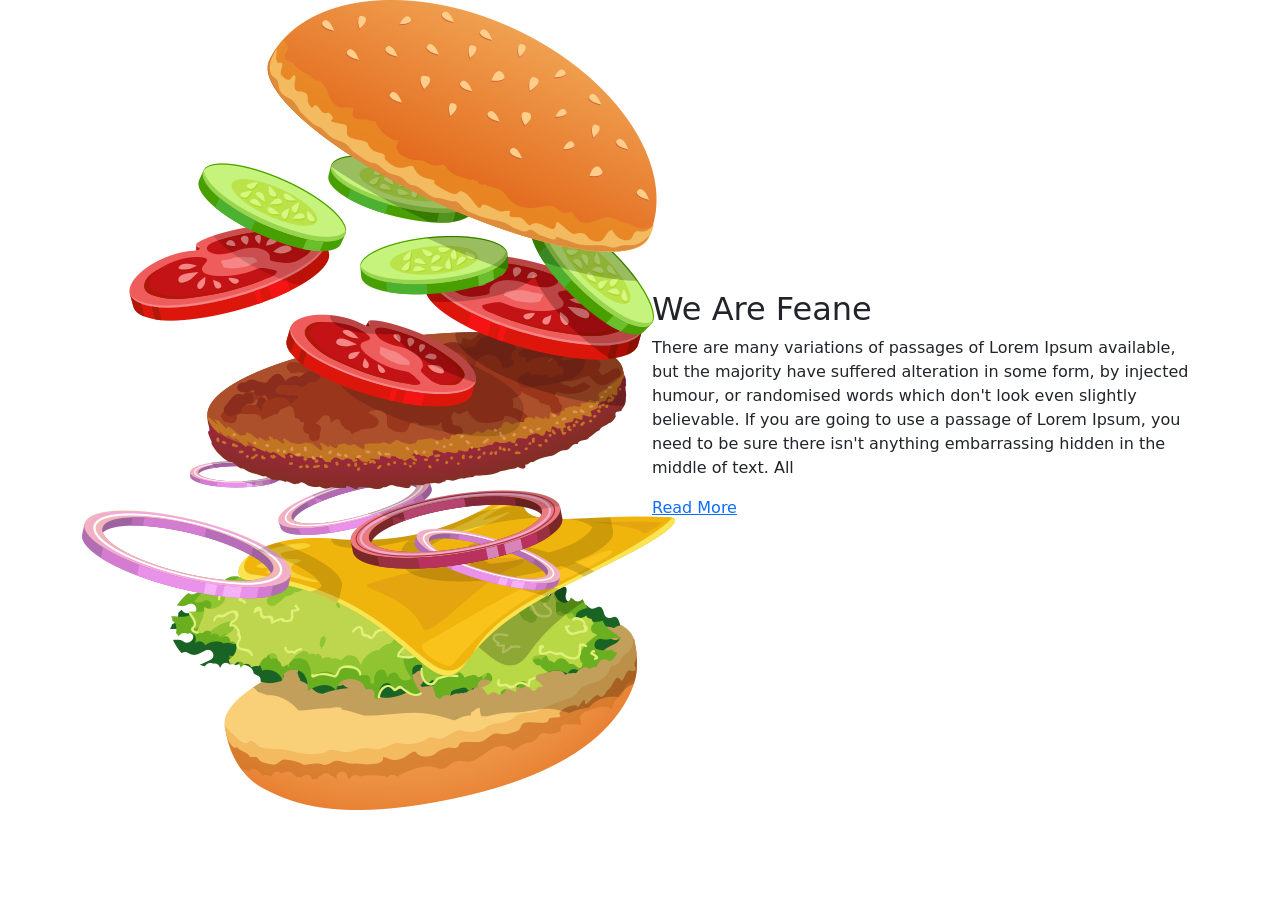
==== pages/about.html @ b7194dfb "about page" ====
<!DOCTYPE html>
<html lang="en">

<head>
    <meta charset="UTF-8">
    <meta name="viewport" content="width=device-width, initial-scale=1.0">
    <title>About</title>

    <!-- custom css -->
    <link rel="stylesheet" href="../styles/style.css">

    <!-- css BootStrap -->
    <link href="https://cdn.jsdelivr.net/npm/bootstrap@5.3.8/dist/css/bootstrap.min.css" rel="stylesheet"
        integrity="sha384-sRIl4kxILFvY47J16cr9ZwB07vP4J8+LH7qKQnuqkuIAvNWLzeN8tE5YBujZqJLB" crossorigin="anonymous">

    <!-- BootStrap Icon -->
    <link rel="stylesheet" href="https://cdn.jsdelivr.net/npm/bootstrap-icons@1.13.1/font/bootstrap-icons.min.css">
</head>

<body>


    <!-- <section class="d-flex justify-content-center align-items-center p-5 m-5">
        <div class="main d-flex justify-content-center align-items-center">
                <img src="../image/about-img.png" alt="" class="w-50">


            <div class="right bg-success d-flex justify-content-center align-items-center">

                <div class="p-5 m-5">
                    <h3>
                        We Are Feane
                    </h3>
                    <p>There are many variations of passages of Lorem Ipsum available, but the majority have suffered
                        alteration in some form, by injected humour, or randomised words which don't look even slightly
                        believable. If you are going to use a passage of Lorem Ipsum, you need to be sure there isn't
                        anything embarrassing hidden in the middle of text. All</p>
                </div>
            </div>
        </div>
    </section> -->


    <section class="about_section layout_padding">
        <div class="container  ">

            <div class="row d-flex justify-content-center align-items-center">
                <div class="col-md-6">
                    <div class="img-box">
                        <img src="../image/about-img.png" alt="" class="">
                    </div>
                </div>
                <div class="col-md-6">
                    <div class="detail-box">
                        <div class="heading_container">
                            <h2 class="">
                                We Are Feane
                            </h2>
                        </div>
                        <p class="">
                            There are many variations of passages of Lorem Ipsum available, but the majority have
                            suffered alteration
                            in some form, by injected humour, or randomised words which don't look even slightly
                            believable. If you
                            are going to use a passage of Lorem Ipsum, you need to be sure there isn't anything
                            embarrassing hidden in
                            the middle of text. All
                        </p>
                        <a href="" class="">
                            Read More
                        </a>
                    </div>
                </div>
            </div>
        </div>
    </section>

    <!-- BootStrap Script -->
    <script src="https://cdn.jsdelivr.net/npm/bootstrap@5.3.8/dist/js/bootstrap.bundle.min.js"
        integrity="sha384-FKyoEForCGlyvwx9Hj09JcYn3nv7wiPVlz7YYwJrWVcXK/BmnVDxM+D2scQbITxI"
        crossorigin="anonymous"></script>
</body>

</html>
---- styles/style.css ----
* {
  margin: 0;
  padding: 0;
  box-sizing: border-box;
}

html,
body {
  width: 100%;
  height: 100%;
}

.main{
  height: 100vh;
  background-image: url(../image/hero-bg.jpg);
  object-fit: cover;
  color: white;
}

.hero{
  width: 50vh;
}
.links ul{
  list-style: none;
}

section{
  height: 50vh;
}

.offer-section{
  height: 35%;
  width: 100%;
  background-color: white;
}

.offer-section .cards{
  background-color: #121212;
  color: aliceblue;
  height: 415px;
  width: 555px;
}

.offer-section .cards img {
  object-fit: cover;
  border-radius: 50%;
  border-color: yellow;
  height: 165px;
  width: 165px;

}
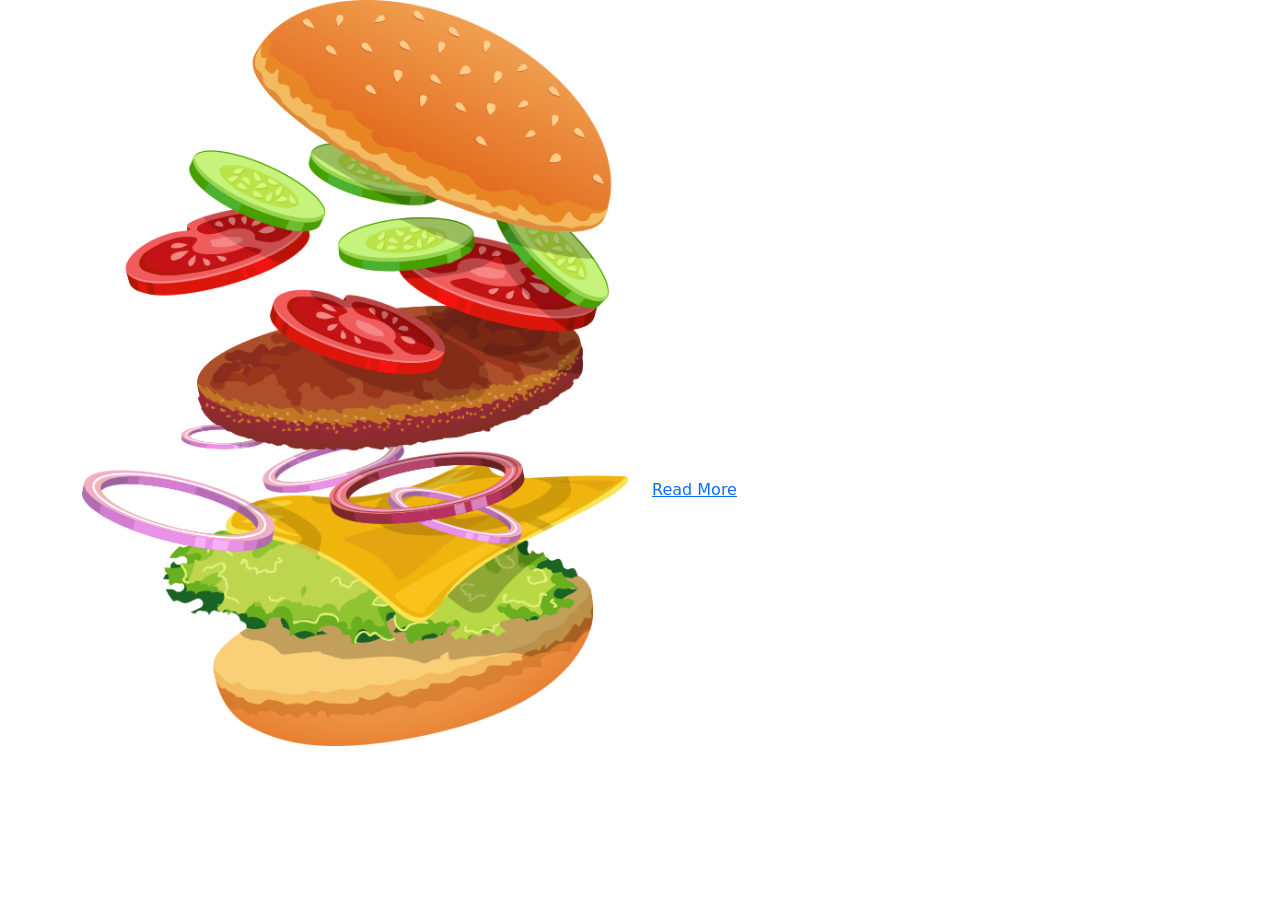
==== commit 3b4a84c8: "add about page and about section" ====
--- a/pages/about.html
+++ b/pages/about.html
@@ -2,83 +2,42 @@
 <html lang="en">
 
 <head>
-    <meta charset="UTF-8">
-    <meta name="viewport" content="width=device-width, initial-scale=1.0">
-    <title>About</title>
-
-    <!-- custom css -->
-    <link rel="stylesheet" href="../styles/style.css">
-
-    <!-- css BootStrap -->
-    <link href="https://cdn.jsdelivr.net/npm/bootstrap@5.3.8/dist/css/bootstrap.min.css" rel="stylesheet"
-        integrity="sha384-sRIl4kxILFvY47J16cr9ZwB07vP4J8+LH7qKQnuqkuIAvNWLzeN8tE5YBujZqJLB" crossorigin="anonymous">
-
-    <!-- BootStrap Icon -->
-    <link rel="stylesheet" href="https://cdn.jsdelivr.net/npm/bootstrap-icons@1.13.1/font/bootstrap-icons.min.css">
+  <meta charset="UTF-8">
+  <meta name="viewport" content="width=device-width, initial-scale=1.0">
+  <title>Feane Restaurant</title>
+  <link
+    href="https://fonts.googleapis.com/css2?family=Dancing+Script:wght@700&family=Open+Sans:wght@400;600&display=swap"
+    rel="stylesheet">
+  <link href="https://cdn.jsdelivr.net/npm/bootstrap@5.3.0/dist/css/bootstrap.min.css" rel="stylesheet">
+  <link rel="stylesheet" href="../styles/style.css">
 </head>
 
 <body>
 
+  <section class="about-section">
+    <div class="container">
+      <div class="row align-items-center">
+        <div class="col-md-6">
+          <div class="about-img-box">
+            <img src="../image/about-img.png" alt="Burger" class="img-fluid">
+          </div>
+        </div>
+        <div class="col-md-6 text-white">
+          <div class="about-detail">
+            <h2 class="display-4">We Are Feane</h2>
+            <p>
+              There are many variations of passages of Lorem Ipsum available, but the majority have suffered alteration
+              in some form, by injected humour, or randomised words which don't look even slightly believable. If you
+              are going to use a passage of Lorem Ipsum, you need to be sure there isn't anything embarrassing hidden in
+              the middle of text. All
+            </p>
+            <a href="#" class="btn-read-more">Read More</a>
+          </div>
+        </div>
+      </div>
+    </div>
+  </section>
 
-    <!-- <section class="d-flex justify-content-center align-items-center p-5 m-5">
-        <div class="main d-flex justify-content-center align-items-center">
-                <img src="../image/about-img.png" alt="" class="w-50">
-
-
-            <div class="right bg-success d-flex justify-content-center align-items-center">
-
-                <div class="p-5 m-5">
-                    <h3>
-                        We Are Feane
-                    </h3>
-                    <p>There are many variations of passages of Lorem Ipsum available, but the majority have suffered
-                        alteration in some form, by injected humour, or randomised words which don't look even slightly
-                        believable. If you are going to use a passage of Lorem Ipsum, you need to be sure there isn't
-                        anything embarrassing hidden in the middle of text. All</p>
-                </div>
-            </div>
-        </div>
-    </section> -->
-
-
-    <section class="about_section layout_padding">
-        <div class="container  ">
-
-            <div class="row d-flex justify-content-center align-items-center">
-                <div class="col-md-6">
-                    <div class="img-box">
-                        <img src="../image/about-img.png" alt="" class="">
-                    </div>
-                </div>
-                <div class="col-md-6">
-                    <div class="detail-box">
-                        <div class="heading_container">
-                            <h2 class="">
-                                We Are Feane
-                            </h2>
-                        </div>
-                        <p class="">
-                            There are many variations of passages of Lorem Ipsum available, but the majority have
-                            suffered alteration
-                            in some form, by injected humour, or randomised words which don't look even slightly
-                            believable. If you
-                            are going to use a passage of Lorem Ipsum, you need to be sure there isn't anything
-                            embarrassing hidden in
-                            the middle of text. All
-                        </p>
-                        <a href="" class="">
-                            Read More
-                        </a>
-                    </div>
-                </div>
-            </div>
-        </div>
-    </section>
-
-    <!-- BootStrap Script -->
-    <script src="https://cdn.jsdelivr.net/npm/bootstrap@5.3.8/dist/js/bootstrap.bundle.min.js"
-        integrity="sha384-FKyoEForCGlyvwx9Hj09JcYn3nv7wiPVlz7YYwJrWVcXK/BmnVDxM+D2scQbITxI"
-        crossorigin="anonymous"></script>
 </body>
 
 </html>
--- a/styles/style.css
+++ b/styles/style.css
@@ -10,7 +10,28 @@
   height: 100%;
 }
 
-.main{
+body {
+  margin: 0;
+  font-family:
+    system-ui,
+    -apple-system,
+    BlinkMacSystemFont,
+    "Segoe UI",
+    Roboto,
+    Oxygen,
+    Ubuntu,
+    Cantarell,
+    "Open Sans",
+    "Helvetica Neue",
+    sans-serif;
+  font-size: 1rem;
+  font-weight: 400;
+  line-height: 1.5;
+  color: #212529;
+  text-align: left;
+  background-color: #fff;
+}
+/* .main{
   height: 100vh;
   background-image: url(../image/hero-bg.jpg);
   object-fit: cover;
@@ -48,4 +69,20 @@
   height: 165px;
   width: 165px;
 
-}+} */
+
+.about_section {
+  background: #222831;
+  color: #ffffff;
+}
+
+.about_section .img-box img {
+  width: 100%;
+  max-width: 445px;
+  position: relative;
+  z-index: 2;
+}
+
+layout_padding {
+  padding: 90px 0;
+}
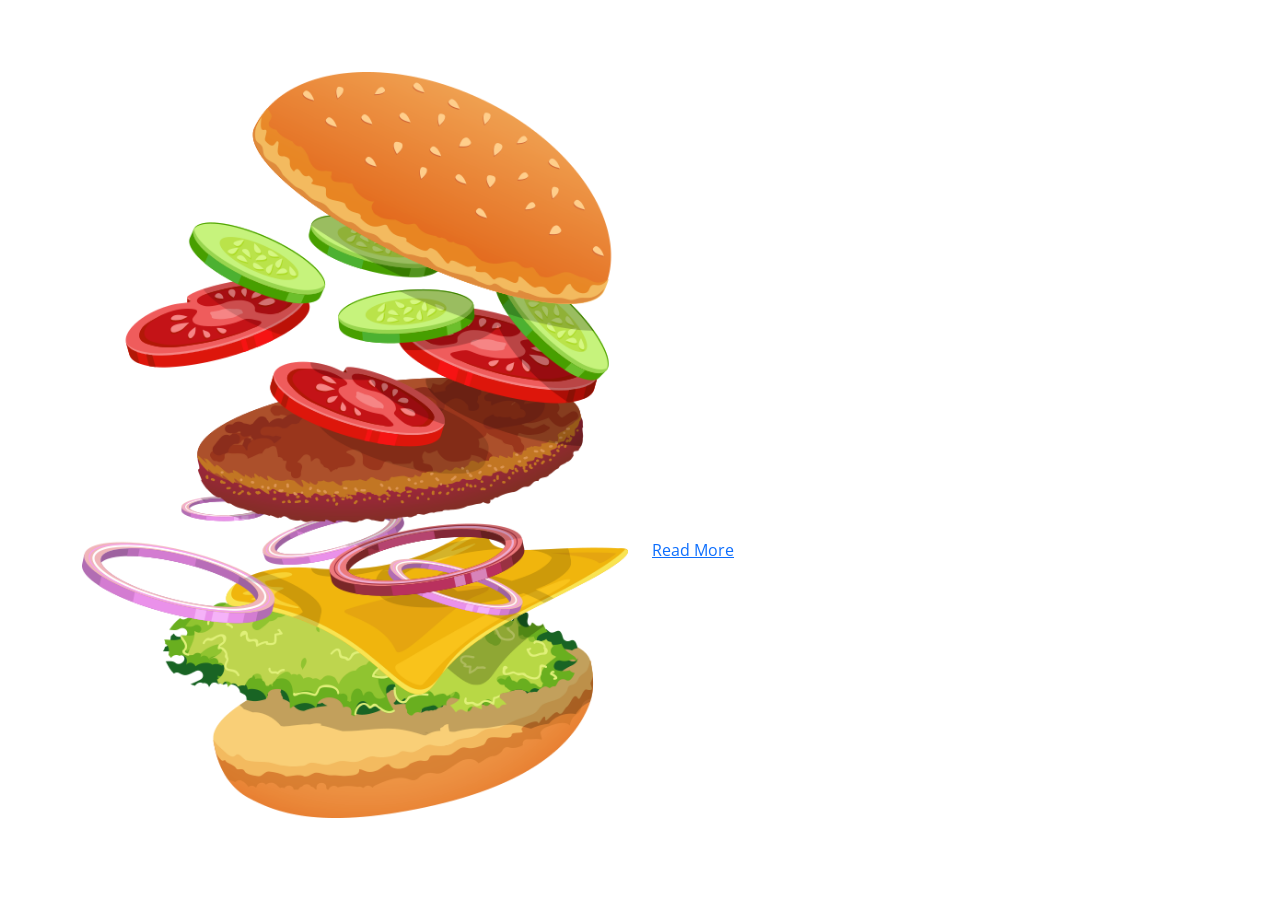
==== commit 472e73d5: "update about page ui" ====
--- a/pages/about.html
+++ b/pages/about.html
@@ -13,6 +13,41 @@
 </head>
 
 <body>
+
+  <nav class="navbar navbar-expand-lg navbar-dark navbar-section py-3">
+    <div class="container">
+      <a class="navbar-brand logo text-white" href="#">Feane</a>
+
+      <button class="navbar-toggler" type="button" data-bs-toggle="collapse" data-bs-target="#navbarContent">
+        <span class="navbar-toggler-icon"></span>
+      </button>
+
+      <div class="collapse navbar-collapse justify-content-center" id="navbarContent">
+        <ul class="navbar-nav gap-lg-4 text-center">
+          <li class="nav-item">
+            <a class="nav-link text-white" href="#">HOME</a>
+          </li>
+          <li class="nav-item">
+            <a class="nav-link active text-white" href="#">MENU</a>
+          </li>
+          <li class="nav-item">
+            <a class="nav-link text-white" href="#">ABOUT</a>
+          </li>
+          <li class="nav-item">
+            <a class="nav-link text-white" href="#">BOOK TABLE</a>
+          </li>
+        </ul>
+      </div>
+
+      <div class="d-flex align-items-center gap-3">
+        <i class="bi bi-person-fill text-white"></i>
+        <i class="bi bi-cart-fill text-white"></i>
+        <i class="bi bi-search text-white"></i>
+
+        <button class="btn text-white order-btn">Order Online</button>
+      </div>
+    </div>
+  </nav>
 
   <section class="about-section">
     <div class="container">
--- a/styles/style.css
+++ b/styles/style.css
@@ -1,88 +1,55 @@
-* {
-  margin: 0;
-  padding: 0;
-  box-sizing: border-box;
+body {
+    margin: 0;
+    font-family: 'Open Sans', sans-serif;
+    background-color: #ffffff;
 }
 
-html,
-body {
-  width: 100%;
-  height: 100%;
+.first-section {
+    background-color: #222831;
+    padding: 80px 0;
 }
 
-body {
-  margin: 0;
-  font-family:
-    system-ui,
-    -apple-system,
-    BlinkMacSystemFont,
-    "Segoe UI",
-    Roboto,
-    Oxygen,
-    Ubuntu,
-    Cantarell,
-    "Open Sans",
-    "Helvetica Neue",
-    sans-serif;
-  font-size: 1rem;
-  font-weight: 400;
-  line-height: 1.5;
-  color: #212529;
-  text-align: left;
-  background-color: #fff;
-}
-/* .main{
-  height: 100vh;
-  background-image: url(../image/hero-bg.jpg);
-  object-fit: cover;
-  color: white;
+.second-section {
+    padding: 80px 0;
+    background-color: #ffffff;
 }
 
-.hero{
-  width: 50vh;
-}
-.links ul{
-  list-style: none;
+.title-font {
+    font-family: 'Dancing Script', cursive;
+    font-size: 40px;
+    margin-bottom: 25px;
 }
 
-section{
-  height: 50vh;
+.text-white {
+    color: #ffffff;
 }
 
-.offer-section{
-  height: 35%;
-  width: 100%;
-  background-color: white;
+.yellow-btn {
+    background-color: #ffbe33;
+    color: #ffffff;
+    padding: 10px 45px;
+    border-radius: 40px;
+    text-decoration: none;
+    display: inline-block;
+    border: none;
+    font-weight: 600;
 }
 
-.offer-section .cards{
-  background-color: #121212;
-  color: aliceblue;
-  height: 415px;
-  width: 555px;
+.my-input {
+    width: 100%;
+    height: 50px;
+    border: 1px solid #bbbbbb;
+    margin-bottom: 20px;
+    padding-left: 15px;
+    border-radius: 5px;
+    display: block;
 }
 
-.offer-section .cards img {
-  object-fit: cover;
-  border-radius: 50%;
-  border-color: yellow;
-  height: 165px;
-  width: 165px;
-
-} */
-
-.about_section {
-  background: #222831;
-  color: #ffffff;
+.img-fluid {
+    max-width: 100%;
+    height: auto;
 }
 
-.about_section .img-box img {
-  width: 100%;
-  max-width: 445px;
-  position: relative;
-  z-index: 2;
-}
-
-layout_padding {
-  padding: 90px 0;
-}
+.map-box {
+    width: 100%;
+}
